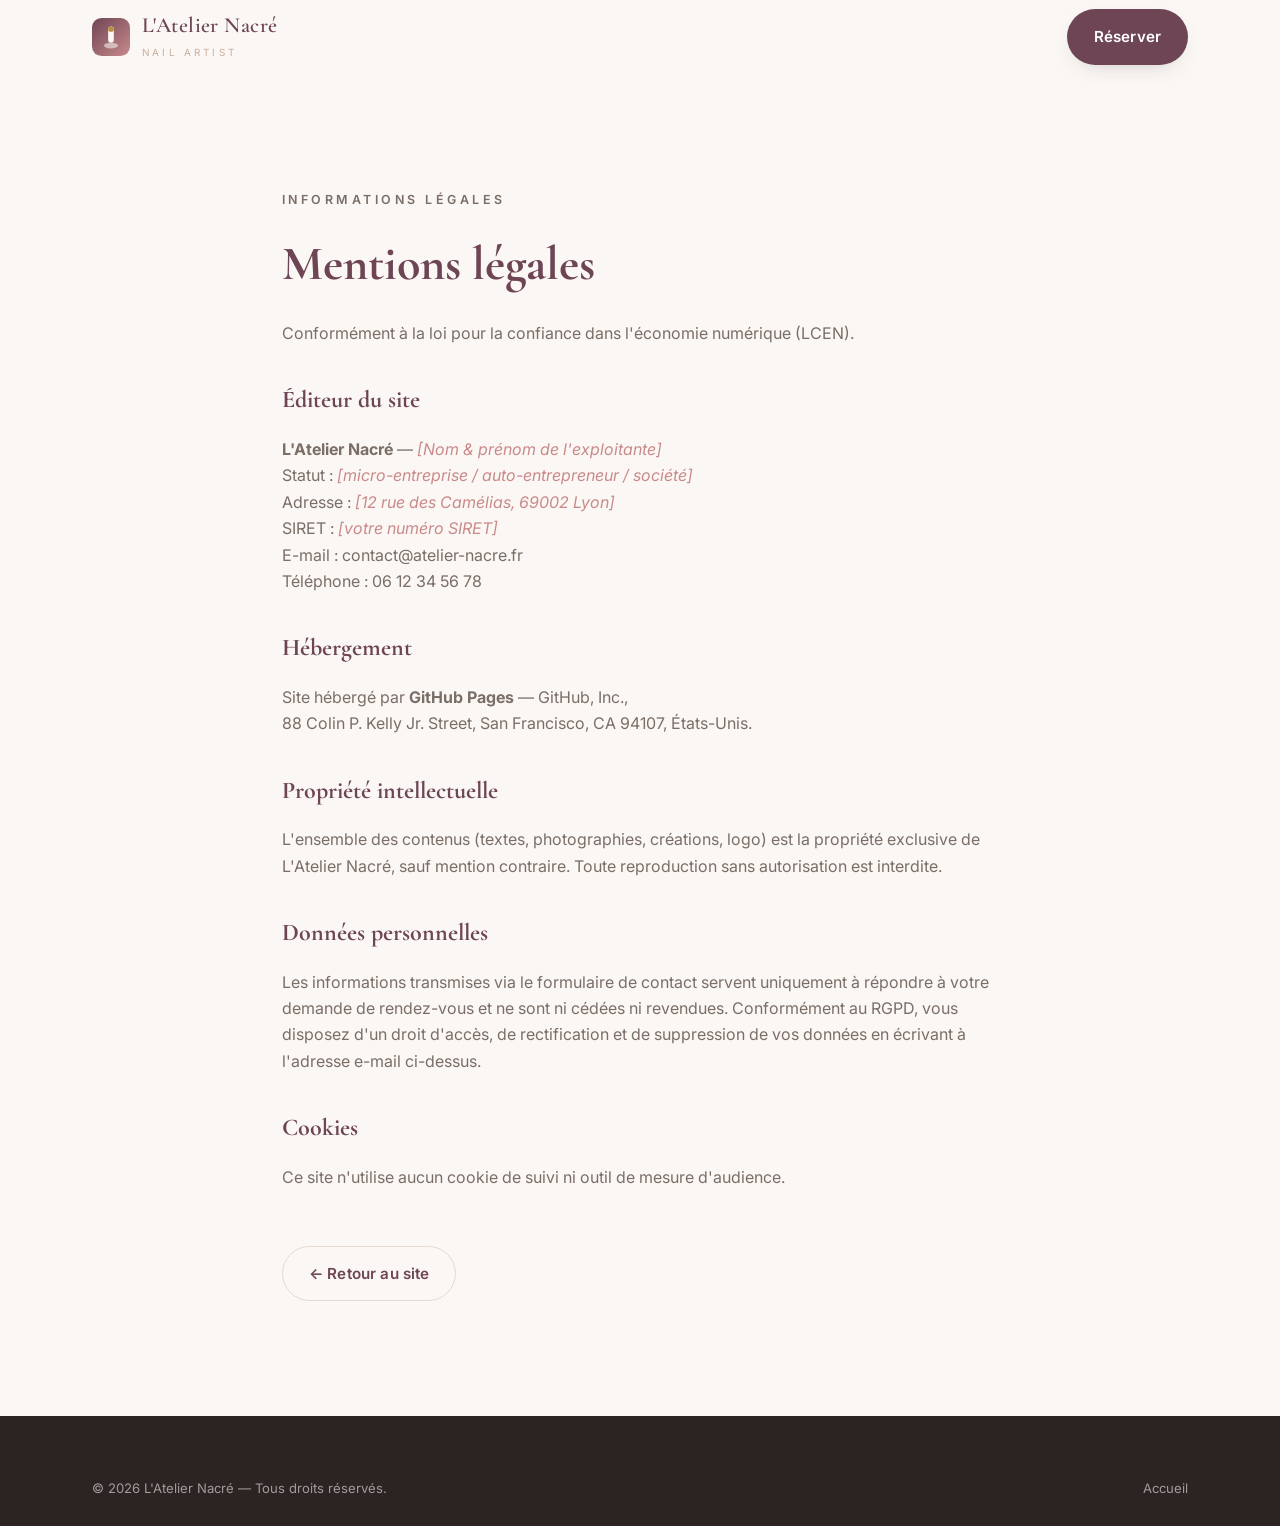
==== mentions-legales.html @ da6e8b4c "Ajout page mentions légales + alignement workflow Pages sur la branche par défaut - mentions-legales" ====
<!DOCTYPE html>
<html lang="fr">
<head>
  <meta charset="UTF-8" />
  <meta name="viewport" content="width=device-width, initial-scale=1.0" />
  <title>Mentions légales — L'Atelier Nacré</title>
  <meta name="description" content="Mentions légales du site L'Atelier Nacré." />
  <meta name="robots" content="noindex" />
  <link rel="icon" type="image/svg+xml" href="assets/images/favicon.svg" />
  <link rel="preconnect" href="https://fonts.googleapis.com" />
  <link href="https://fonts.googleapis.com/css2?family=Cormorant+Garamond:wght@500;600&family=Inter:wght@400;500;600&display=swap" rel="stylesheet" />
  <link rel="stylesheet" href="css/style.css" />
  <style>
    .legal { max-width: 760px; }
    .legal h1 { font-family: var(--font-title); color: var(--c-plum); font-size: clamp(2rem,5vw,3rem); margin: 0 0 8px; }
    .legal h2 { font-family: var(--font-title); color: var(--c-plum); font-size: 1.5rem; margin: 34px 0 8px; }
    .legal p, .legal li { color: var(--c-muted); }
    .legal .back { display: inline-block; margin-top: 40px; }
    .legal .todo { color: var(--c-blush); font-style: italic; }
  </style>
</head>
<body>
  <header class="site-header">
    <div class="container nav">
      <a class="brand" href="index.html" aria-label="Accueil — L'Atelier Nacré">
        <img class="mark" src="assets/images/logo.svg" alt="" width="38" height="38" />
        <span><span class="brand-name">L'Atelier Nacré</span><span class="brand-sub">Nail Artist</span></span>
      </a>
      <a class="btn btn-primary" href="index.html#contact">Réserver</a>
    </div>
  </header>

  <main class="section">
    <div class="container legal">
      <!-- ⚖️ À COMPLÉTER avec vos informations réelles (voir GUIDE-PERSONNALISATION.md) -->
      <p class="eyebrow">Informations légales</p>
      <h1>Mentions légales</h1>
      <p>Conformément à la loi pour la confiance dans l'économie numérique (LCEN).</p>

      <h2>Éditeur du site</h2>
      <p>
        <strong>L'Atelier Nacré</strong> — <span class="todo">[Nom &amp; prénom de l'exploitante]</span><br />
        Statut : <span class="todo">[micro-entreprise / auto-entrepreneur / société]</span><br />
        Adresse : <span class="todo">[12 rue des Camélias, 69002 Lyon]</span><br />
        SIRET : <span class="todo">[votre numéro SIRET]</span><br />
        E-mail : <a href="mailto:contact@atelier-nacre.fr">contact@atelier-nacre.fr</a><br />
        Téléphone : <a href="tel:+33612345678">06 12 34 56 78</a>
      </p>

      <h2>Hébergement</h2>
      <p>
        Site hébergé par <strong>GitHub Pages</strong> — GitHub, Inc.,<br />
        88 Colin P. Kelly Jr. Street, San Francisco, CA 94107, États-Unis.
      </p>

      <h2>Propriété intellectuelle</h2>
      <p>
        L'ensemble des contenus (textes, photographies, créations, logo) est la propriété
        exclusive de L'Atelier Nacré, sauf mention contraire. Toute reproduction sans
        autorisation est interdite.
      </p>

      <h2>Données personnelles</h2>
      <p>
        Les informations transmises via le formulaire de contact servent uniquement à
        répondre à votre demande de rendez-vous et ne sont ni cédées ni revendues.
        Conformément au RGPD, vous disposez d'un droit d'accès, de rectification et de
        suppression de vos données en écrivant à l'adresse e-mail ci-dessus.
      </p>

      <h2>Cookies</h2>
      <p>Ce site n'utilise aucun cookie de suivi ni outil de mesure d'audience.</p>

      <a class="btn btn-ghost back" href="index.html">← Retour au site</a>
    </div>
  </main>

  <footer class="site-footer">
    <div class="container">
      <div class="footer-bottom" style="border:none; padding-top:0;">
        <span>© <span id="year">2026</span> L'Atelier Nacré — Tous droits réservés.</span>
        <a href="index.html">Accueil</a>
      </div>
    </div>
  </footer>
  <script>document.getElementById('year').textContent = new Date().getFullYear();</script>
</body>
</html>
---- css/style.css ----
/* =====================================================================
   L'ATELIER NACRÉ — Feuille de style
   ---------------------------------------------------------------------
   👉 POUR TOUT RE-BRANDER : modifiez uniquement les variables ci-dessous.
      Changer 6 couleurs suffit à changer toute l'ambiance du site.
   ===================================================================== */

:root {
  /* ---- CHARTE COULEURS (modifiable) ---- */
  --c-cream:  #FBF7F4;   /* fond principal, crème */
  --c-ink:    #2B2422;   /* texte principal, encre */
  --c-nude:   #C9AE9E;   /* nude / taupe */
  --c-blush:  #C98A8A;   /* rose poudré (accent) */
  --c-plum:   #6E4555;   /* prune profond */
  --c-gold:   #B8933F;   /* or (détails) */

  /* ---- Dérivés (calculés à partir des couleurs ci-dessus) ---- */
  --c-white:  #FFFFFF;
  --c-sand:   #F1E7DF;   /* carte / surface secondaire */
  --c-line:   #E6D9CF;   /* filets, bordures douces */
  --c-muted:  #7A6E67;   /* texte secondaire */

  /* ---- TYPOGRAPHIE (modifiable) ---- */
  --font-title: 'Cormorant Garamond', Georgia, 'Times New Roman', serif;
  --font-body:  'Inter', -apple-system, BlinkMacSystemFont, 'Segoe UI', Roboto, sans-serif;

  /* ---- Rythme & structure ---- */
  --maxw: 1140px;
  --radius: 18px;
  --radius-sm: 10px;
  --shadow: 0 18px 50px -24px rgba(43, 36, 34, .35);
  --shadow-sm: 0 8px 24px -14px rgba(43, 36, 34, .35);
  --ease: cubic-bezier(.22, .61, .36, 1);
}

/* ===================== RESET LÉGER ===================== */
* { box-sizing: border-box; }
html { scroll-behavior: smooth; scroll-padding-top: 82px; }
body {
  margin: 0;
  font-family: var(--font-body);
  color: var(--c-ink);
  background: var(--c-cream);
  line-height: 1.65;
  -webkit-font-smoothing: antialiased;
  text-rendering: optimizeLegibility;
}
img { max-width: 100%; display: block; }
a { color: inherit; text-decoration: none; }
button { font-family: inherit; cursor: pointer; }
ul { margin: 0; padding: 0; list-style: none; }

/* ===================== UTILITAIRES ===================== */
.container { width: 100%; max-width: var(--maxw); margin-inline: auto; padding-inline: 22px; }
.section { padding: clamp(64px, 9vw, 120px) 0; }
.eyebrow {
  font-size: .78rem; letter-spacing: .28em; text-transform: uppercase;
  color: var(--c-blush); font-weight: 600; margin: 0 0 14px;
}
.section-title {
  font-family: var(--font-title);
  font-weight: 600;
  font-size: clamp(2rem, 5vw, 3.2rem);
  line-height: 1.05;
  margin: 0 0 18px;
  color: var(--c-plum);
}
.section-lead { max-width: 60ch; color: var(--c-muted); font-size: 1.05rem; margin: 0; }
.section-head { margin-bottom: clamp(34px, 5vw, 54px); }
.center { text-align: center; margin-inline: auto; }

/* Boutons */
.btn {
  display: inline-flex; align-items: center; gap: .55em;
  padding: 14px 26px; border-radius: 999px; border: 1px solid transparent;
  font-weight: 600; font-size: .95rem; letter-spacing: .01em;
  transition: transform .25s var(--ease), box-shadow .25s var(--ease), background .25s, color .25s;
}
.btn:focus-visible { outline: 3px solid var(--c-gold); outline-offset: 3px; }
.btn-primary { background: var(--c-plum); color: var(--c-white); box-shadow: var(--shadow-sm); }
.btn-primary:hover { transform: translateY(-2px); background: #5c3848; }
.btn-ghost { background: transparent; color: var(--c-plum); border-color: var(--c-line); }
.btn-ghost:hover { border-color: var(--c-plum); transform: translateY(-2px); }
.btn-block { width: 100%; justify-content: center; }

/* ===================== EN-TÊTE / NAV ===================== */
.site-header {
  position: sticky; top: 0; z-index: 100;
  background: color-mix(in srgb, var(--c-cream) 88%, transparent);
  backdrop-filter: saturate(140%) blur(10px);
  border-bottom: 1px solid transparent;
  transition: border-color .3s, box-shadow .3s, background .3s;
}
.site-header.scrolled { border-color: var(--c-line); box-shadow: var(--shadow-sm); }
.nav { display: flex; align-items: center; justify-content: space-between; height: 74px; }
.brand { display: flex; align-items: center; gap: 12px; font-family: var(--font-title); }
.brand .mark { width: 38px; height: 38px; }
.brand .brand-name { font-size: 1.35rem; font-weight: 600; letter-spacing: .02em; color: var(--c-plum); line-height: 1; }
.brand .brand-sub { display: block; font-family: var(--font-body); font-size: .62rem; letter-spacing: .32em; text-transform: uppercase; color: var(--c-nude); margin-top: 3px; }

.nav-menu { display: flex; align-items: center; gap: 30px; }
.nav-menu a { font-size: .92rem; color: var(--c-ink); position: relative; padding: 4px 0; }
.nav-menu a::after {
  content: ''; position: absolute; left: 0; bottom: -2px; height: 1.5px; width: 0;
  background: var(--c-blush); transition: width .3s var(--ease);
}
.nav-menu a:hover::after, .nav-menu a:focus-visible::after { width: 100%; }
.nav-cta { display: flex; align-items: center; gap: 14px; }

.nav-toggle {
  display: none; width: 44px; height: 44px; border: 1px solid var(--c-line);
  border-radius: 12px; background: var(--c-white); position: relative;
}
.nav-toggle span, .nav-toggle span::before, .nav-toggle span::after {
  content: ''; position: absolute; left: 50%; top: 50%; width: 20px; height: 2px;
  background: var(--c-ink); transform: translate(-50%, -50%); transition: .3s var(--ease);
}
.nav-toggle span::before { transform: translate(-50%, -8px); }
.nav-toggle span::after { transform: translate(-50%, 6px); }
.nav-toggle[aria-expanded="true"] span { background: transparent; }
.nav-toggle[aria-expanded="true"] span::before { transform: translate(-50%, 0) rotate(45deg); }
.nav-toggle[aria-expanded="true"] span::after { transform: translate(-50%, 0) rotate(-45deg); }

/* ===================== HERO ===================== */
.hero { position: relative; overflow: hidden; padding: clamp(48px, 7vw, 96px) 0 clamp(56px, 8vw, 110px); }
.hero-grid { display: grid; grid-template-columns: 1.05fr .95fr; gap: clamp(28px, 5vw, 68px); align-items: center; }
.hero-kicker {
  display: inline-flex; align-items: center; gap: 10px; font-size: .78rem;
  letter-spacing: .22em; text-transform: uppercase; color: var(--c-plum);
  background: var(--c-sand); padding: 8px 16px; border-radius: 999px; margin-bottom: 22px;
}
.hero-kicker .dot { width: 7px; height: 7px; border-radius: 50%; background: var(--c-blush); }
.hero h1 {
  font-family: var(--font-title); font-weight: 600;
  font-size: clamp(2.8rem, 7vw, 4.9rem); line-height: 1.02; margin: 0 0 20px; color: var(--c-plum);
}
.hero h1 em { font-style: italic; color: var(--c-blush); }
.hero-text { font-size: 1.12rem; color: var(--c-muted); max-width: 46ch; margin: 0 0 32px; }
.hero-actions { display: flex; flex-wrap: wrap; gap: 14px; margin-bottom: 40px; }
.hero-stats { display: flex; gap: 34px; flex-wrap: wrap; }
.hero-stats .num { font-family: var(--font-title); font-size: 2rem; color: var(--c-plum); line-height: 1; }
.hero-stats .lbl { font-size: .8rem; color: var(--c-muted); letter-spacing: .04em; }

.hero-visual { position: relative; }
.hero-visual .frame {
  border-radius: 26px; overflow: hidden; box-shadow: var(--shadow);
  aspect-ratio: 4 / 5; background: var(--c-sand);
}
.hero-visual .frame img { width: 100%; height: 100%; object-fit: cover; }
.hero-badge {
  position: absolute; left: -18px; bottom: 26px; background: var(--c-white);
  border-radius: 16px; padding: 14px 18px; box-shadow: var(--shadow); display: flex;
  align-items: center; gap: 12px; border: 1px solid var(--c-line);
}
.hero-badge .stars { color: var(--c-gold); letter-spacing: 2px; }
.hero-badge .txt strong { display: block; font-size: .92rem; }
.hero-badge .txt span { font-size: .78rem; color: var(--c-muted); }
.hero-blob { position: absolute; z-index: -1; filter: blur(2px); opacity: .55; }
.hero-blob.one { top: -60px; right: -40px; width: 320px; }
.hero-blob.two { bottom: -80px; left: -60px; width: 260px; }

/* ===================== BANDEAU MARQUES/VALEURS ===================== */
.marquee { border-block: 1px solid var(--c-line); background: var(--c-sand); overflow: hidden; }
.marquee-track { display: flex; gap: 60px; padding: 16px 0; white-space: nowrap; animation: slide 26s linear infinite; }
.marquee-track span { font-family: var(--font-title); font-size: 1.35rem; color: var(--c-plum); opacity: .85; display: inline-flex; align-items: center; gap: 60px; }
.marquee-track span::after { content: '✦'; color: var(--c-blush); font-size: 1rem; }
@keyframes slide { to { transform: translateX(-50%); } }
@media (prefers-reduced-motion: reduce) { .marquee-track { animation: none; } }

/* ===================== À PROPOS ===================== */
.about-grid { display: grid; grid-template-columns: .9fr 1.1fr; gap: clamp(30px, 5vw, 66px); align-items: center; }
.about-photo { position: relative; }
.about-photo .frame { border-radius: 22px; overflow: hidden; box-shadow: var(--shadow); aspect-ratio: 3 / 4; }
.about-photo .frame img { width: 100%; height: 100%; object-fit: cover; }
.about-photo .sign { position: absolute; right: 18px; bottom: 18px; font-family: var(--font-title); font-style: italic; font-size: 1.5rem; color: var(--c-white); text-shadow: 0 2px 12px rgba(0,0,0,.4); }
.about-values { display: grid; grid-template-columns: 1fr 1fr; gap: 18px; margin-top: 28px; }
.value { background: var(--c-white); border: 1px solid var(--c-line); border-radius: var(--radius-sm); padding: 18px; }
.value .ic { color: var(--c-blush); margin-bottom: 8px; }
.value h4 { margin: 0 0 4px; font-size: 1rem; }
.value p { margin: 0; font-size: .88rem; color: var(--c-muted); }

/* ===================== PRESTATIONS ===================== */
.services-grid { display: grid; grid-template-columns: repeat(3, 1fr); gap: 22px; }
.service {
  background: var(--c-white); border: 1px solid var(--c-line); border-radius: var(--radius);
  padding: 30px 26px; transition: transform .3s var(--ease), box-shadow .3s var(--ease), border-color .3s;
  display: flex; flex-direction: column;
}
.service:hover { transform: translateY(-6px); box-shadow: var(--shadow); border-color: transparent; }
.service .s-ic { width: 46px; height: 46px; border-radius: 12px; background: var(--c-sand); color: var(--c-plum); display: grid; place-items: center; margin-bottom: 18px; }
.service h3 { font-family: var(--font-title); font-size: 1.5rem; margin: 0 0 8px; color: var(--c-plum); }
.service p { color: var(--c-muted); font-size: .94rem; margin: 0 0 20px; flex: 1; }
.service .s-meta { display: flex; align-items: baseline; justify-content: space-between; border-top: 1px solid var(--c-line); padding-top: 16px; }
.service .price { font-family: var(--font-title); font-size: 1.6rem; color: var(--c-ink); }
.service .price small { font-size: .72rem; color: var(--c-muted); font-family: var(--font-body); }
.service .dur { font-size: .82rem; color: var(--c-muted); }
.services-note { text-align: center; margin-top: 30px; color: var(--c-muted); font-size: .9rem; }

/* ===================== GALERIE ===================== */
.filters { display: flex; flex-wrap: wrap; gap: 10px; justify-content: center; margin-bottom: 34px; }
.filter {
  padding: 9px 20px; border-radius: 999px; border: 1px solid var(--c-line);
  background: var(--c-white); font-size: .86rem; color: var(--c-muted); transition: .25s var(--ease);
}
.filter:hover { border-color: var(--c-nude); color: var(--c-ink); }
.filter.active { background: var(--c-plum); border-color: var(--c-plum); color: var(--c-white); }
.gallery { display: grid; grid-template-columns: repeat(4, 1fr); gap: 16px; }
.gallery-item {
  position: relative; border-radius: var(--radius-sm); overflow: hidden; aspect-ratio: 1;
  box-shadow: var(--shadow-sm); transition: transform .35s var(--ease), opacity .3s;
}
.gallery-item img { width: 100%; height: 100%; object-fit: cover; transition: transform .5s var(--ease); }
.gallery-item:hover img { transform: scale(1.08); }
.gallery-item .cap {
  position: absolute; inset: auto 0 0 0; padding: 26px 14px 12px; color: var(--c-white);
  font-size: .84rem; background: linear-gradient(to top, rgba(43,36,34,.72), transparent);
  opacity: 0; transform: translateY(8px); transition: .3s var(--ease);
}
.gallery-item:hover .cap { opacity: 1; transform: translateY(0); }
.gallery-item.hide { display: none; }
.gallery-item span.tag { display: block; font-size: .68rem; letter-spacing: .12em; text-transform: uppercase; color: var(--c-nude); }

/* ===================== AVIS ===================== */
.reviews { background: var(--c-plum); color: var(--c-cream); }
.reviews .section-title { color: var(--c-white); }
.reviews .eyebrow { color: var(--c-nude); }
.reviews .section-lead { color: color-mix(in srgb, var(--c-cream) 78%, transparent); }
.reviews-grid { display: grid; grid-template-columns: repeat(3, 1fr); gap: 22px; }
.review {
  background: color-mix(in srgb, var(--c-white) 8%, transparent);
  border: 1px solid color-mix(in srgb, var(--c-white) 16%, transparent);
  border-radius: var(--radius); padding: 28px;
}
.review .stars { color: var(--c-gold); letter-spacing: 2px; margin-bottom: 14px; }
.review p { font-family: var(--font-title); font-size: 1.28rem; line-height: 1.5; font-style: italic; margin: 0 0 20px; }
.review .who { display: flex; align-items: center; gap: 12px; }
.review .av { width: 42px; height: 42px; border-radius: 50%; background: var(--c-nude); color: var(--c-plum); display: grid; place-items: center; font-weight: 700; }
.review .who strong { display: block; font-size: .95rem; }
.review .who span { font-size: .8rem; color: var(--c-nude); }

/* ===================== FAQ ===================== */
.faq-grid { display: grid; grid-template-columns: 1fr 1fr; gap: 16px 46px; }
.faq-item { border-bottom: 1px solid var(--c-line); }
.faq-q {
  width: 100%; text-align: left; background: none; border: none; padding: 22px 0;
  display: flex; align-items: center; justify-content: space-between; gap: 20px;
  font-size: 1.06rem; font-weight: 600; color: var(--c-ink);
}
.faq-q .chev { flex: none; width: 26px; height: 26px; border-radius: 50%; background: var(--c-sand); color: var(--c-plum); display: grid; place-items: center; transition: transform .3s var(--ease); }
.faq-item.open .faq-q .chev { transform: rotate(45deg); background: var(--c-plum); color: var(--c-white); }
.faq-a { max-height: 0; overflow: hidden; transition: max-height .35s var(--ease); }
.faq-a p { margin: 0 0 22px; color: var(--c-muted); }

/* ===================== CONTACT / RÉSERVATION ===================== */
.contact-grid { display: grid; grid-template-columns: 1fr 1fr; gap: clamp(28px, 5vw, 56px); }
.contact-info { display: flex; flex-direction: column; gap: 8px; }
.info-row { display: flex; gap: 16px; align-items: flex-start; padding: 18px 0; border-bottom: 1px solid var(--c-line); }
.info-row .ic { flex: none; width: 44px; height: 44px; border-radius: 12px; background: var(--c-sand); color: var(--c-plum); display: grid; place-items: center; }
.info-row h4 { margin: 0 0 2px; font-size: .78rem; letter-spacing: .12em; text-transform: uppercase; color: var(--c-muted); }
.info-row a, .info-row p { margin: 0; font-size: 1.05rem; color: var(--c-ink); }
.info-row a:hover { color: var(--c-plum); }
.hours { margin-top: 20px; background: var(--c-white); border: 1px solid var(--c-line); border-radius: var(--radius-sm); padding: 20px 22px; }
.hours h4 { margin: 0 0 12px; font-family: var(--font-title); font-size: 1.25rem; color: var(--c-plum); }
.hours li { display: flex; justify-content: space-between; padding: 6px 0; font-size: .92rem; border-bottom: 1px dashed var(--c-line); }
.hours li:last-child { border-bottom: none; }
.hours li span:last-child { color: var(--c-muted); }
.hours .closed { color: var(--c-blush); }

.form { background: var(--c-white); border: 1px solid var(--c-line); border-radius: var(--radius); padding: clamp(24px, 4vw, 38px); box-shadow: var(--shadow-sm); }
.field { margin-bottom: 18px; }
.field label { display: block; font-size: .82rem; font-weight: 600; margin-bottom: 7px; color: var(--c-ink); }
.field input, .field select, .field textarea {
  width: 100%; padding: 13px 15px; border: 1px solid var(--c-line); border-radius: var(--radius-sm);
  background: var(--c-cream); font-family: inherit; font-size: .95rem; color: var(--c-ink); transition: border-color .2s, box-shadow .2s;
}
.field input:focus, .field select:focus, .field textarea:focus {
  outline: none; border-color: var(--c-plum); box-shadow: 0 0 0 3px color-mix(in srgb, var(--c-plum) 18%, transparent);
}
.field textarea { resize: vertical; min-height: 110px; }
.field-row { display: grid; grid-template-columns: 1fr 1fr; gap: 16px; }
.form-note { font-size: .8rem; color: var(--c-muted); margin: 6px 0 0; }
.form-success { display: none; background: color-mix(in srgb, var(--c-gold) 16%, var(--c-white)); border: 1px solid var(--c-gold); border-radius: var(--radius-sm); padding: 14px 16px; margin-bottom: 18px; color: var(--c-ink); font-size: .9rem; }
.form-success.show { display: block; }

/* ===================== FOOTER ===================== */
.site-footer { background: var(--c-ink); color: color-mix(in srgb, var(--c-cream) 75%, transparent); padding: 62px 0 26px; }
.footer-top { display: grid; grid-template-columns: 1.4fr 1fr 1fr; gap: 40px; padding-bottom: 40px; border-bottom: 1px solid rgba(255,255,255,.1); }
.site-footer .brand-name { color: var(--c-white); }
.site-footer .brand-sub { color: var(--c-nude); }
.footer-about { max-width: 34ch; margin: 18px 0 0; font-size: .92rem; }
.footer-col h5 { color: var(--c-white); font-size: .8rem; letter-spacing: .14em; text-transform: uppercase; margin: 0 0 16px; }
.footer-col a { display: block; padding: 6px 0; font-size: .92rem; transition: color .2s; }
.footer-col a:hover { color: var(--c-white); }
.socials { display: flex; gap: 12px; margin-top: 18px; }
.socials a { width: 42px; height: 42px; border-radius: 12px; background: rgba(255,255,255,.08); display: grid; place-items: center; color: var(--c-cream); transition: .25s var(--ease); }
.socials a:hover { background: var(--c-blush); transform: translateY(-3px); color: var(--c-white); }
.footer-bottom { display: flex; flex-wrap: wrap; gap: 10px; justify-content: space-between; padding-top: 22px; font-size: .82rem; color: rgba(255,255,255,.55); }
.footer-bottom a:hover { color: var(--c-white); }

/* ===================== ANIMATIONS AU DÉFILEMENT ===================== */
.reveal { opacity: 0; transform: translateY(26px); transition: opacity .7s var(--ease), transform .7s var(--ease); }
.reveal.in { opacity: 1; transform: none; }
@media (prefers-reduced-motion: reduce) {
  .reveal { opacity: 1; transform: none; transition: none; }
  html { scroll-behavior: auto; }
}

/* ===================== RESPONSIVE ===================== */
@media (max-width: 960px) {
  .hero-grid, .about-grid, .contact-grid { grid-template-columns: 1fr; }
  .hero-visual { order: -1; max-width: 460px; }
  .services-grid, .reviews-grid { grid-template-columns: repeat(2, 1fr); }
  .gallery { grid-template-columns: repeat(3, 1fr); }
  .faq-grid, .footer-top { grid-template-columns: 1fr; }
  .about-photo { max-width: 420px; }
}
@media (max-width: 720px) {
  .nav-menu {
    position: fixed; inset: 74px 0 auto 0; flex-direction: column; gap: 0; align-items: stretch;
    background: var(--c-cream); border-bottom: 1px solid var(--c-line); box-shadow: var(--shadow);
    padding: 8px 22px 22px; transform: translateY(-140%); transition: transform .35s var(--ease); visibility: hidden;
  }
  .nav-menu.open { transform: none; visibility: visible; }
  .nav-menu a { padding: 15px 0; border-bottom: 1px solid var(--c-line); }
  .nav-toggle { display: block; }
  .nav .btn-primary { display: none; }
  .nav-menu .mobile-cta { display: block; }
  .services-grid, .reviews-grid, .gallery { grid-template-columns: repeat(2, 1fr); }
  .field-row { grid-template-columns: 1fr; }
  .about-values { grid-template-columns: 1fr; }
}
@media (max-width: 460px) {
  .gallery { grid-template-columns: 1fr 1fr; }
  .hero-stats { gap: 22px; }
}
.mobile-cta { display: none; }
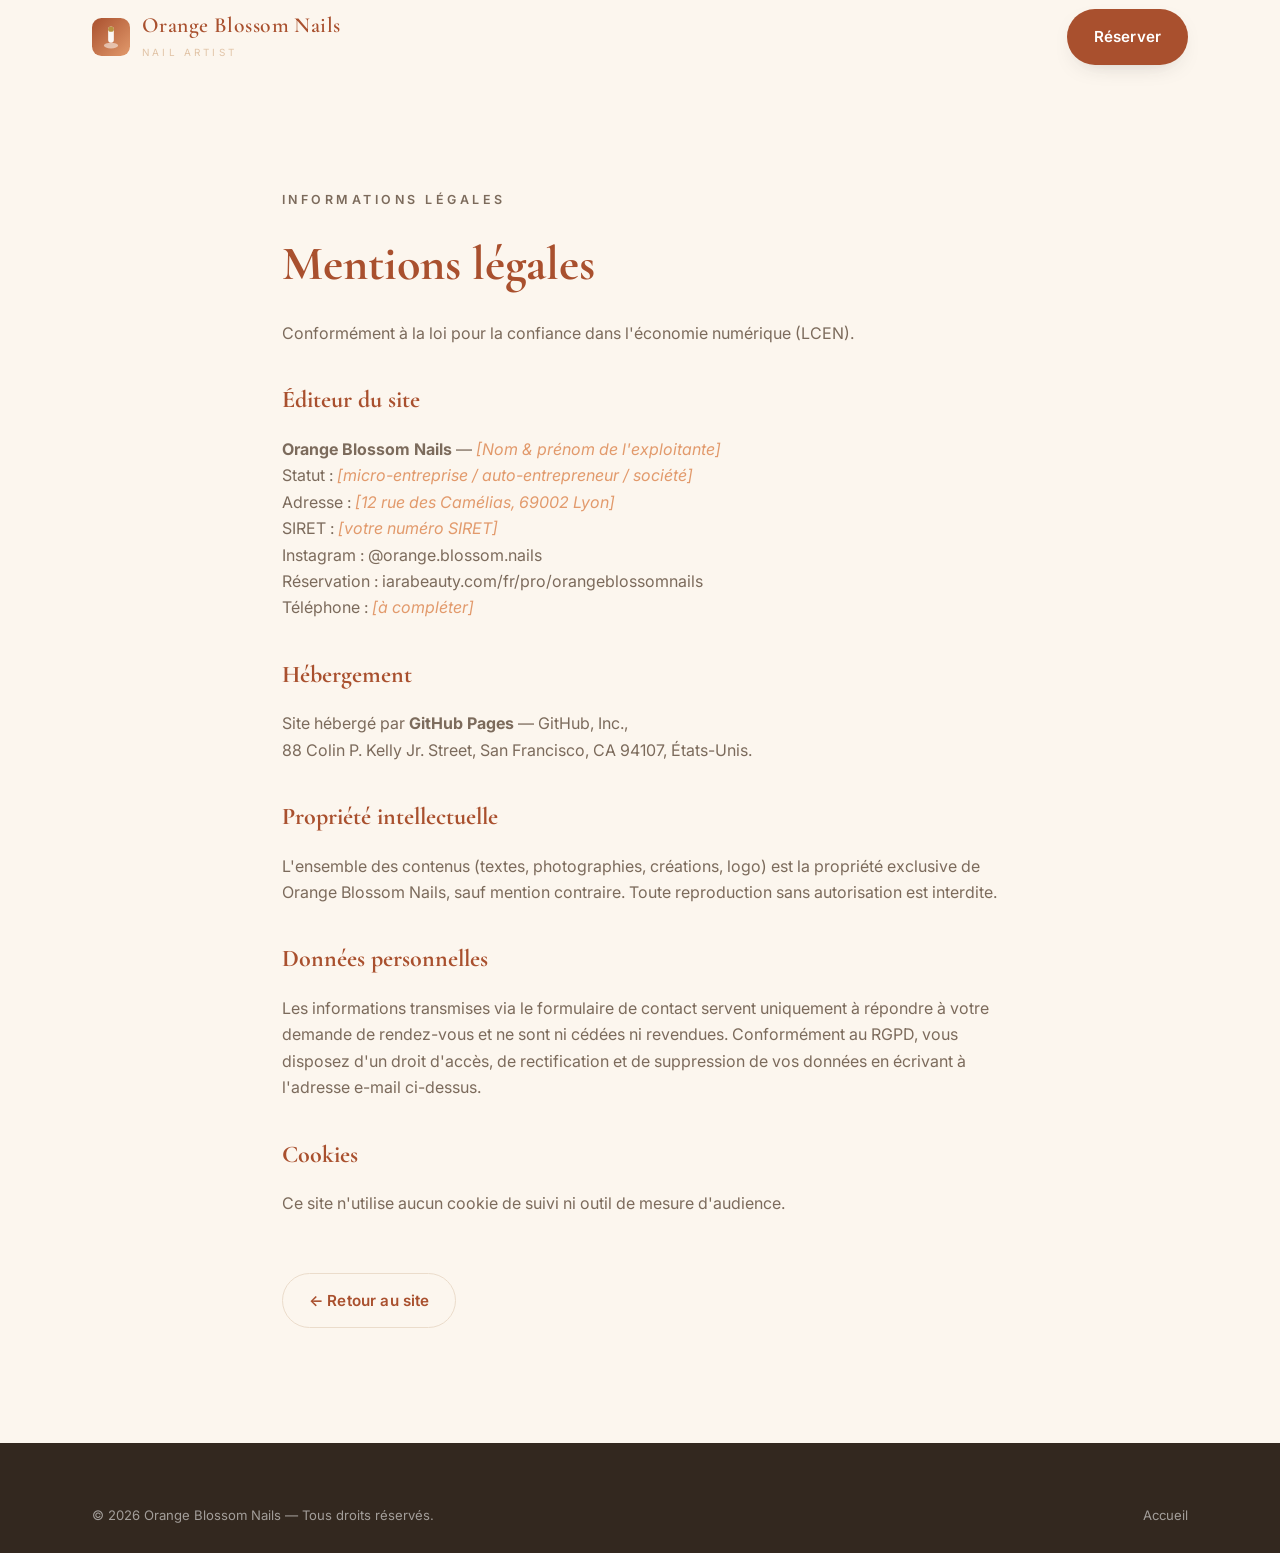
==== commit be152129: "Rebranding vers Orange Blossom Nails (vraie artiste) - Nom, SEO, logo et palette adaptes (theme fleu" ====
--- a/mentions-legales.html
+++ b/mentions-legales.html
@@ -3,8 +3,8 @@
 <head>
   <meta charset="UTF-8" />
   <meta name="viewport" content="width=device-width, initial-scale=1.0" />
-  <title>Mentions légales — L'Atelier Nacré</title>
-  <meta name="description" content="Mentions légales du site L'Atelier Nacré." />
+  <title>Mentions légales — Orange Blossom Nails</title>
+  <meta name="description" content="Mentions légales du site Orange Blossom Nails." />
   <meta name="robots" content="noindex" />
   <link rel="icon" type="image/svg+xml" href="assets/images/favicon.svg" />
   <link rel="preconnect" href="https://fonts.googleapis.com" />
@@ -22,9 +22,9 @@
 <body>
   <header class="site-header">
     <div class="container nav">
-      <a class="brand" href="index.html" aria-label="Accueil — L'Atelier Nacré">
+      <a class="brand" href="index.html" aria-label="Accueil — Orange Blossom Nails">
         <img class="mark" src="assets/images/logo.svg" alt="" width="38" height="38" />
-        <span><span class="brand-name">L'Atelier Nacré</span><span class="brand-sub">Nail Artist</span></span>
+        <span><span class="brand-name">Orange Blossom Nails</span><span class="brand-sub">Nail Artist</span></span>
       </a>
       <a class="btn btn-primary" href="index.html#contact">Réserver</a>
     </div>
@@ -39,12 +39,13 @@
 
       <h2>Éditeur du site</h2>
       <p>
-        <strong>L'Atelier Nacré</strong> — <span class="todo">[Nom &amp; prénom de l'exploitante]</span><br />
+        <strong>Orange Blossom Nails</strong> — <span class="todo">[Nom &amp; prénom de l'exploitante]</span><br />
         Statut : <span class="todo">[micro-entreprise / auto-entrepreneur / société]</span><br />
         Adresse : <span class="todo">[12 rue des Camélias, 69002 Lyon]</span><br />
         SIRET : <span class="todo">[votre numéro SIRET]</span><br />
-        E-mail : <a href="mailto:contact@atelier-nacre.fr">contact@atelier-nacre.fr</a><br />
-        Téléphone : <a href="tel:+33612345678">06 12 34 56 78</a>
+        Instagram : <a href="https://instagram.com/orange.blossom.nails">@orange.blossom.nails</a><br />
+        Réservation : <a href="https://iarabeauty.com/fr/pro/orangeblossomnails">iarabeauty.com/fr/pro/orangeblossomnails</a><br />
+        Téléphone : <span class="todo">[à compléter]</span>
       </p>
 
       <h2>Hébergement</h2>
@@ -56,7 +57,7 @@
       <h2>Propriété intellectuelle</h2>
       <p>
         L'ensemble des contenus (textes, photographies, créations, logo) est la propriété
-        exclusive de L'Atelier Nacré, sauf mention contraire. Toute reproduction sans
+        exclusive de Orange Blossom Nails, sauf mention contraire. Toute reproduction sans
         autorisation est interdite.
       </p>
 
@@ -78,7 +79,7 @@
   <footer class="site-footer">
     <div class="container">
       <div class="footer-bottom" style="border:none; padding-top:0;">
-        <span>© <span id="year">2026</span> L'Atelier Nacré — Tous droits réservés.</span>
+        <span>© <span id="year">2026</span> Orange Blossom Nails — Tous droits réservés.</span>
         <a href="index.html">Accueil</a>
       </div>
     </div>
--- a/css/style.css
+++ b/css/style.css
@@ -6,19 +6,19 @@
    ===================================================================== */
 
 :root {
-  /* ---- CHARTE COULEURS (modifiable) ---- */
-  --c-cream:  #FBF7F4;   /* fond principal, crème */
-  --c-ink:    #2B2422;   /* texte principal, encre */
-  --c-nude:   #C9AE9E;   /* nude / taupe */
-  --c-blush:  #C98A8A;   /* rose poudré (accent) */
-  --c-plum:   #6E4555;   /* prune profond */
-  --c-gold:   #B8933F;   /* or (détails) */
+  /* ---- CHARTE COULEURS — thème « Fleur d'oranger » (modifiable) ---- */
+  --c-cream:  #FCF6EE;   /* fond principal, ivoire chaud */
+  --c-ink:    #33281F;   /* texte principal, brun espresso */
+  --c-nude:   #E1C3A6;   /* nude pêche doux */
+  --c-blush:  #E29A6C;   /* pêche / fleur d'oranger (accent) */
+  --c-plum:   #A9502E;   /* terracotta chaud (couleur forte) */
+  --c-gold:   #C79A3A;   /* or chaud (détails) */
 
   /* ---- Dérivés (calculés à partir des couleurs ci-dessus) ---- */
   --c-white:  #FFFFFF;
-  --c-sand:   #F1E7DF;   /* carte / surface secondaire */
-  --c-line:   #E6D9CF;   /* filets, bordures douces */
-  --c-muted:  #7A6E67;   /* texte secondaire */
+  --c-sand:   #F5E9DC;   /* carte / surface secondaire */
+  --c-line:   #EBDCCB;   /* filets, bordures douces */
+  --c-muted:  #7C6B5C;   /* texte secondaire */
 
   /* ---- TYPOGRAPHIE (modifiable) ---- */
   --font-title: 'Cormorant Garamond', Georgia, 'Times New Roman', serif;
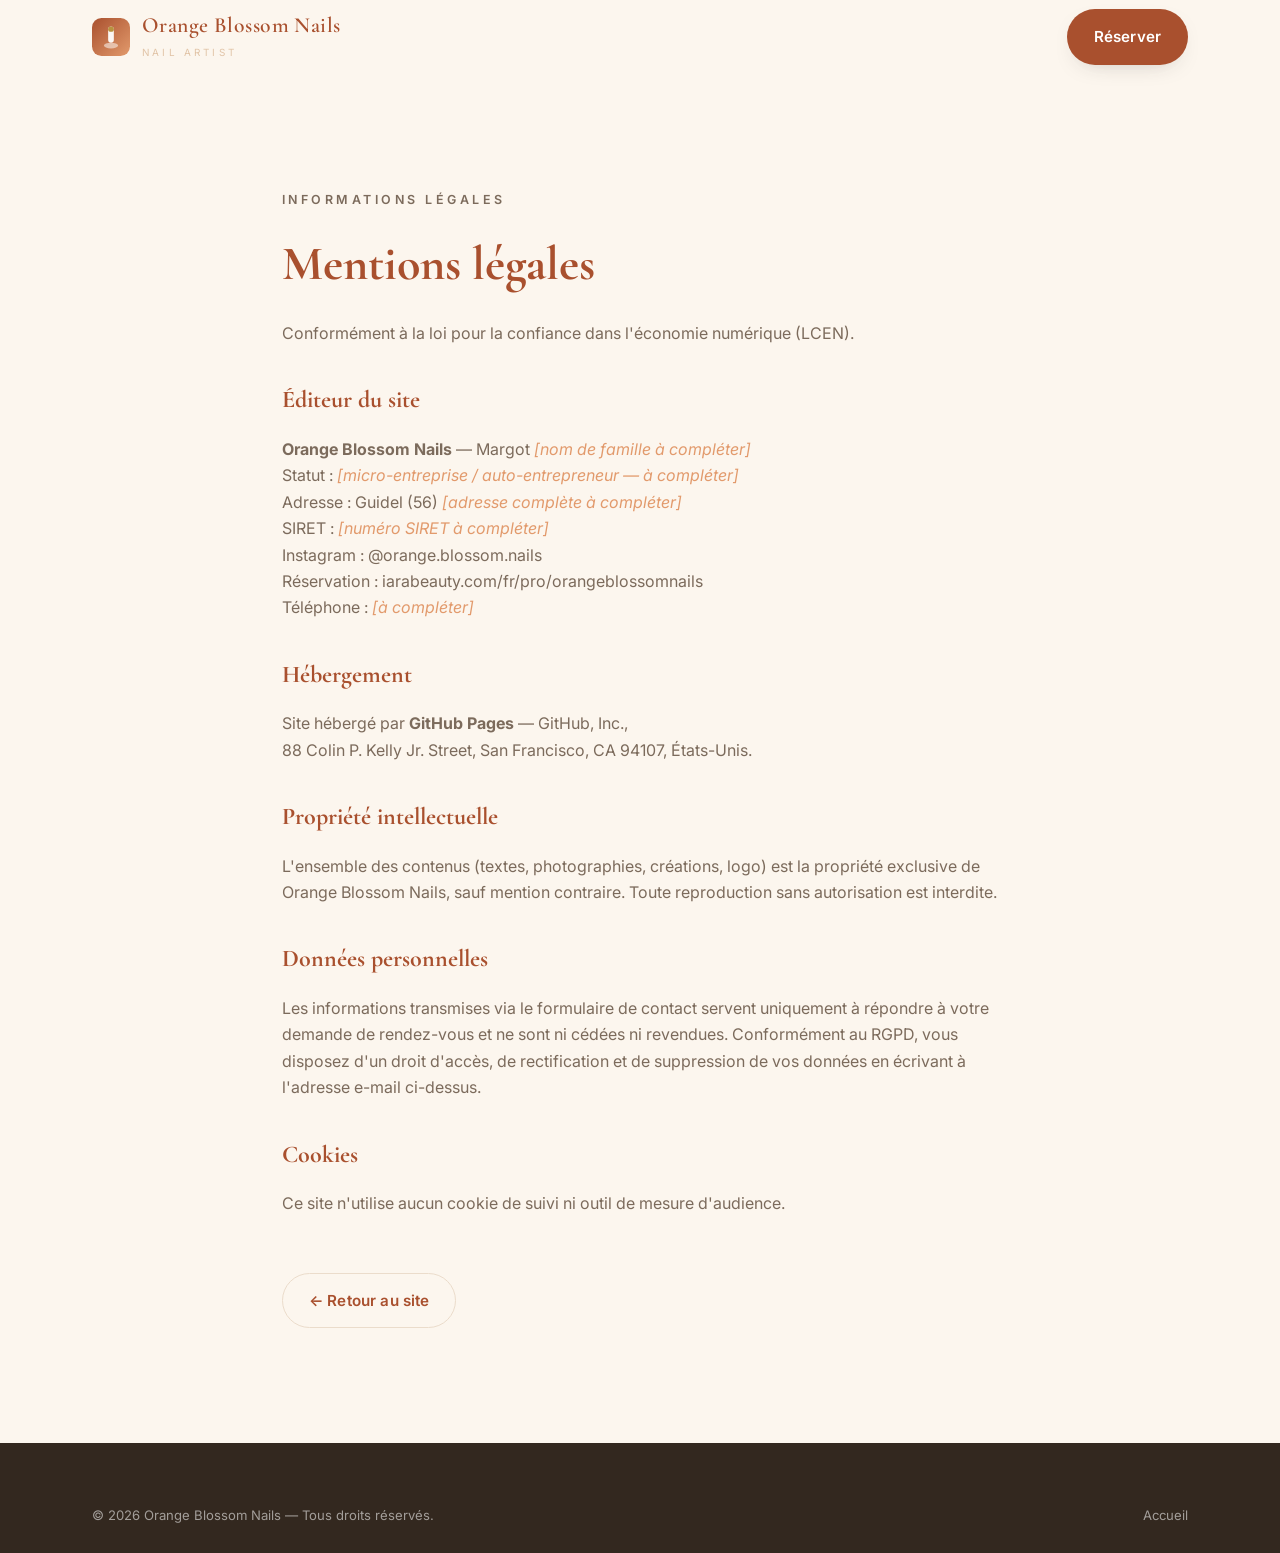
==== commit 27d45c86: "Finitions avant lancement : contact reel, mentions legales, SEO - Remplacement du formulaire (faux e" ====
--- a/mentions-legales.html
+++ b/mentions-legales.html
@@ -39,10 +39,10 @@
 
       <h2>Éditeur du site</h2>
       <p>
-        <strong>Orange Blossom Nails</strong> — <span class="todo">[Nom &amp; prénom de l'exploitante]</span><br />
-        Statut : <span class="todo">[micro-entreprise / auto-entrepreneur / société]</span><br />
-        Adresse : <span class="todo">[12 rue des Camélias, 69002 Lyon]</span><br />
-        SIRET : <span class="todo">[votre numéro SIRET]</span><br />
+        <strong>Orange Blossom Nails</strong> — Margot <span class="todo">[nom de famille à compléter]</span><br />
+        Statut : <span class="todo">[micro-entreprise / auto-entrepreneur — à compléter]</span><br />
+        Adresse : Guidel (56) <span class="todo">[adresse complète à compléter]</span><br />
+        SIRET : <span class="todo">[numéro SIRET à compléter]</span><br />
         Instagram : <a href="https://instagram.com/orange.blossom.nails">@orange.blossom.nails</a><br />
         Réservation : <a href="https://iarabeauty.com/fr/pro/orangeblossomnails">iarabeauty.com/fr/pro/orangeblossomnails</a><br />
         Téléphone : <span class="todo">[à compléter]</span>
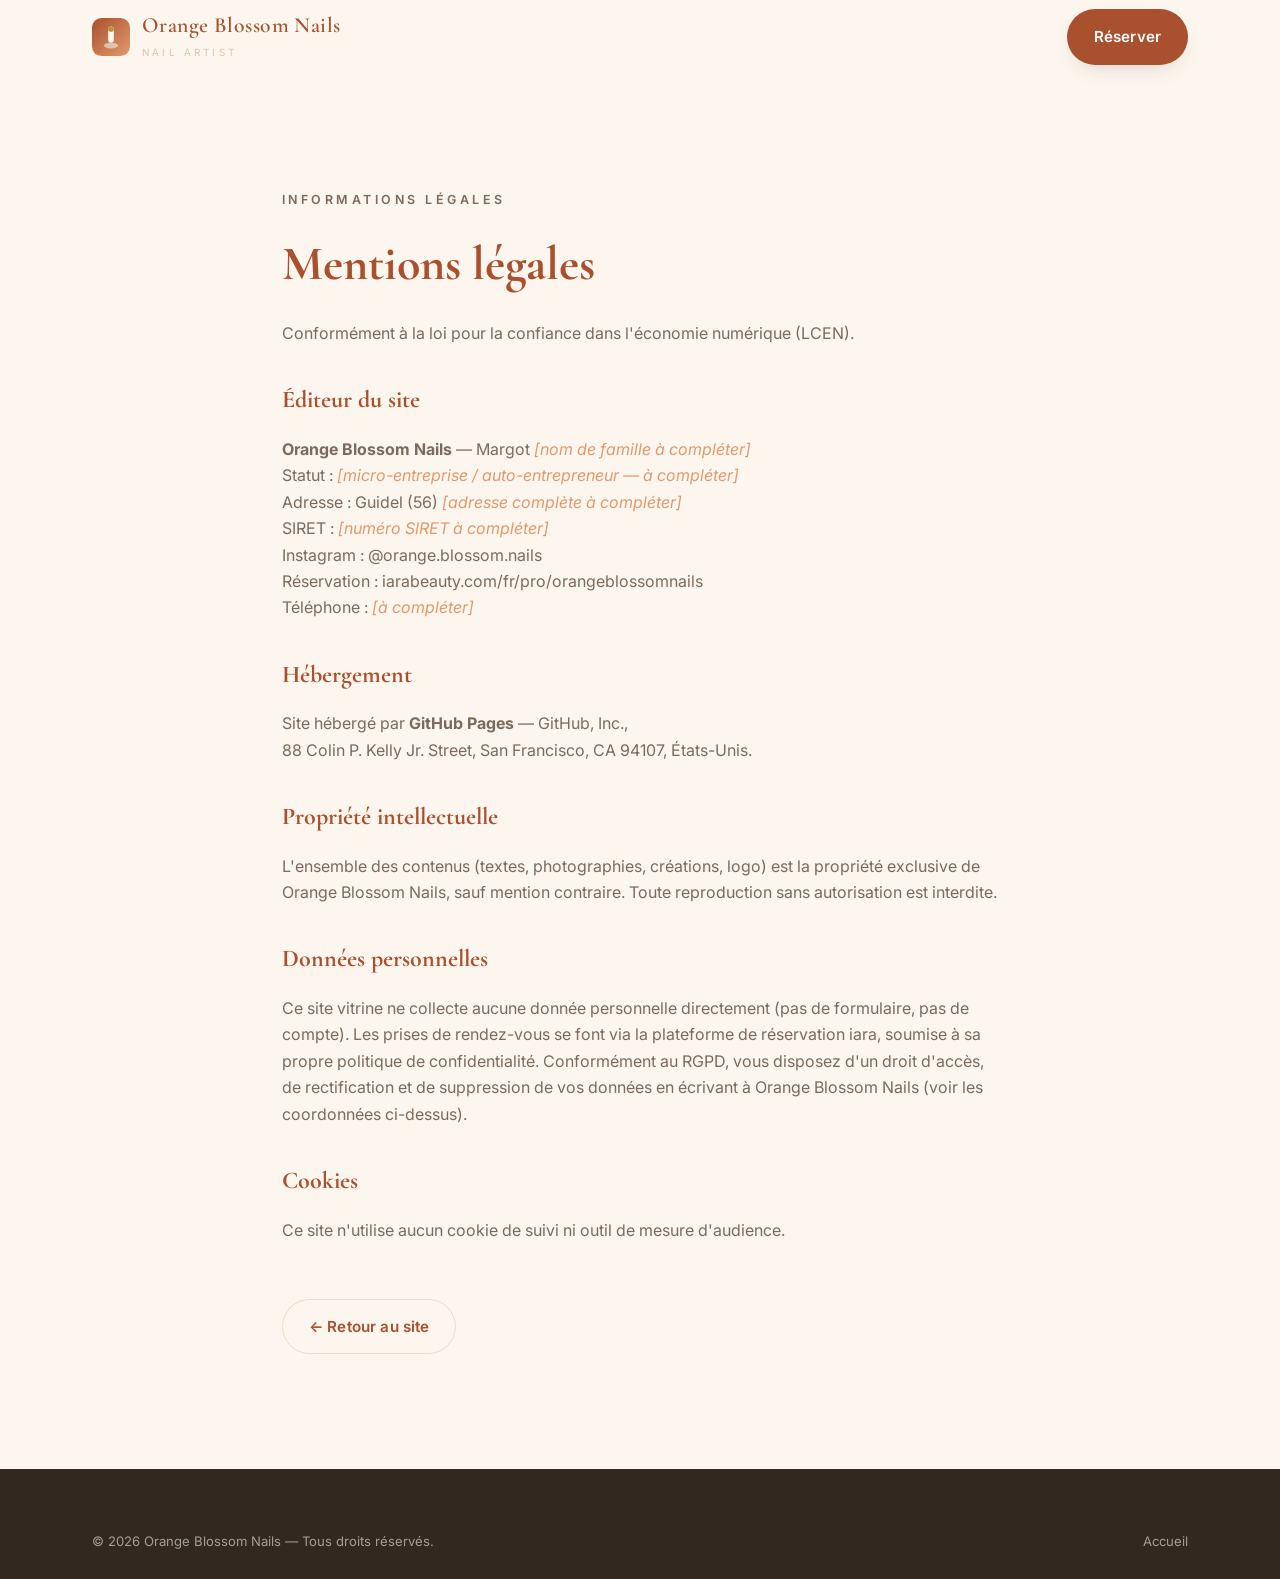
==== commit 31b3d96d: "Mentions legales : section donnees personnelles alignee (reservation via iara, sans formulaire) Co-A" ====
--- a/mentions-legales.html
+++ b/mentions-legales.html
@@ -63,10 +63,12 @@
 
       <h2>Données personnelles</h2>
       <p>
-        Les informations transmises via le formulaire de contact servent uniquement à
-        répondre à votre demande de rendez-vous et ne sont ni cédées ni revendues.
-        Conformément au RGPD, vous disposez d'un droit d'accès, de rectification et de
-        suppression de vos données en écrivant à l'adresse e-mail ci-dessus.
+        Ce site vitrine ne collecte aucune donnée personnelle directement (pas de formulaire,
+        pas de compte). Les prises de rendez-vous se font via la plateforme de réservation
+        <a href="https://iarabeauty.com/fr/pro/orangeblossomnails" target="_blank" rel="noopener">iara</a>,
+        soumise à sa propre politique de confidentialité. Conformément au RGPD, vous disposez d'un
+        droit d'accès, de rectification et de suppression de vos données en écrivant à Orange Blossom Nails
+        (voir les coordonnées ci-dessus).
       </p>
 
       <h2>Cookies</h2>
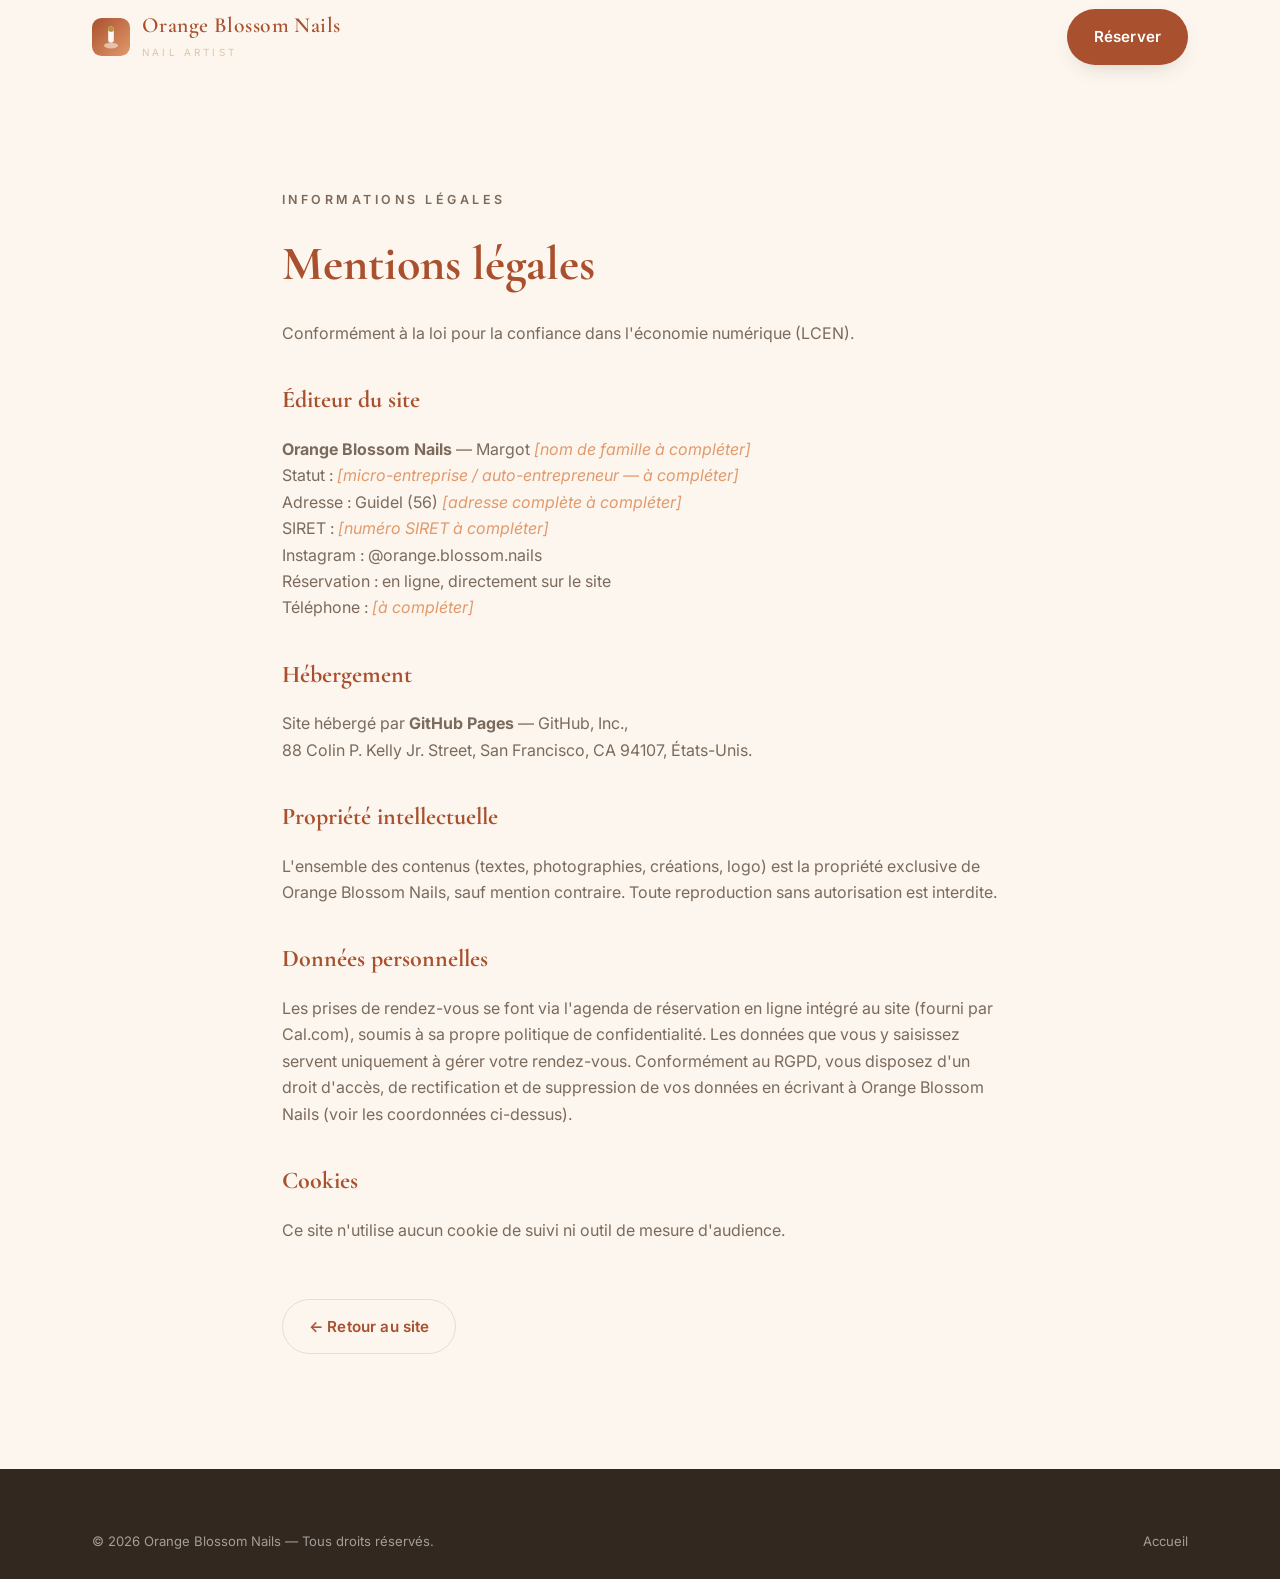
==== commit aad34e93: "Remplacement d iara par une reservation independante Cal.com - Suppression totale des references iar" ====
--- a/mentions-legales.html
+++ b/mentions-legales.html
@@ -44,7 +44,7 @@
         Adresse : Guidel (56) <span class="todo">[adresse complète à compléter]</span><br />
         SIRET : <span class="todo">[numéro SIRET à compléter]</span><br />
         Instagram : <a href="https://instagram.com/orange.blossom.nails">@orange.blossom.nails</a><br />
-        Réservation : <a href="https://iarabeauty.com/fr/pro/orangeblossomnails">iarabeauty.com/fr/pro/orangeblossomnails</a><br />
+        Réservation : en ligne, directement sur le site<br />
         Téléphone : <span class="todo">[à compléter]</span>
       </p>
 
@@ -63,12 +63,11 @@
 
       <h2>Données personnelles</h2>
       <p>
-        Ce site vitrine ne collecte aucune donnée personnelle directement (pas de formulaire,
-        pas de compte). Les prises de rendez-vous se font via la plateforme de réservation
-        <a href="https://iarabeauty.com/fr/pro/orangeblossomnails" target="_blank" rel="noopener">iara</a>,
-        soumise à sa propre politique de confidentialité. Conformément au RGPD, vous disposez d'un
-        droit d'accès, de rectification et de suppression de vos données en écrivant à Orange Blossom Nails
-        (voir les coordonnées ci-dessus).
+        Les prises de rendez-vous se font via l'agenda de réservation en ligne intégré au site
+        (fourni par Cal.com), soumis à sa propre politique de confidentialité. Les données que vous
+        y saisissez servent uniquement à gérer votre rendez-vous. Conformément au RGPD, vous disposez
+        d'un droit d'accès, de rectification et de suppression de vos données en écrivant à
+        Orange Blossom Nails (voir les coordonnées ci-dessus).
       </p>
 
       <h2>Cookies</h2>
--- a/css/style.css
+++ b/css/style.css
@@ -44,6 +44,7 @@
   line-height: 1.65;
   -webkit-font-smoothing: antialiased;
   text-rendering: optimizeLegibility;
+  overflow-x: hidden; /* sécurité : jamais de scroll horizontal */
 }
 img { max-width: 100%; display: block; }
 a { color: inherit; text-decoration: none; }
@@ -315,6 +316,7 @@
   .about-photo { max-width: 420px; }
 }
 @media (max-width: 720px) {
+  .hero-blob { display: none; } /* formes décoratives masquées sur mobile (évitent tout débordement) */
   .nav-menu {
     position: fixed; inset: 74px 0 auto 0; flex-direction: column; gap: 0; align-items: stretch;
     background: var(--c-cream); border-bottom: 1px solid var(--c-line); box-shadow: var(--shadow);
@@ -329,8 +331,15 @@
   .field-row { grid-template-columns: 1fr; }
   .about-values { grid-template-columns: 1fr; }
 }
+@media (max-width: 600px) {
+  /* Sur téléphone : une seule colonne pour éviter tout tassement / débordement */
+  .services-grid, .reviews-grid { grid-template-columns: 1fr; }
+}
 @media (max-width: 460px) {
   .gallery { grid-template-columns: 1fr 1fr; }
   .hero-stats { gap: 22px; }
 }
+/* Sécurité : les grilles ne débordent jamais leur colonne */
+.services-grid, .reviews-grid, .gallery, .footer-top, .hero-grid, .about-grid, .contact-grid, .about-values, .faq-grid { min-width: 0; }
+.services-grid > *, .reviews-grid > *, .gallery > * { min-width: 0; }
 .mobile-cta { display: none; }
